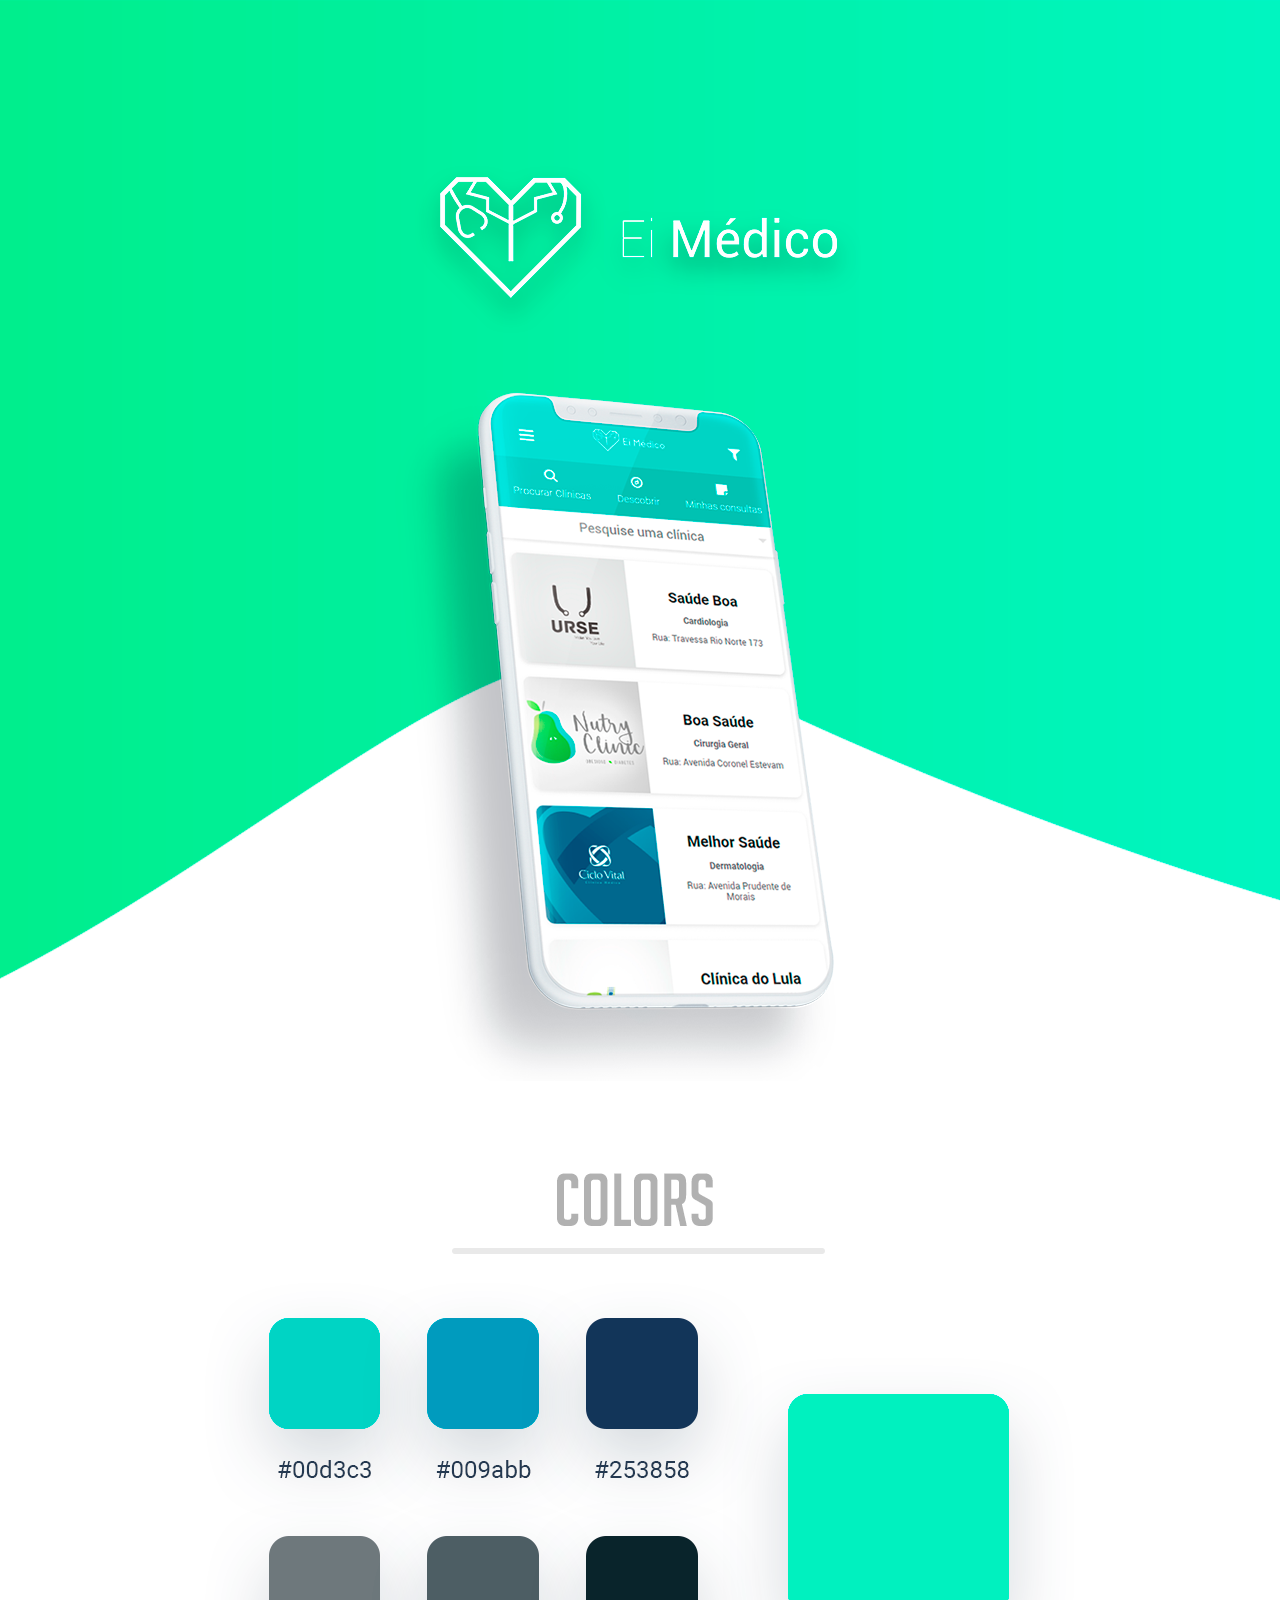
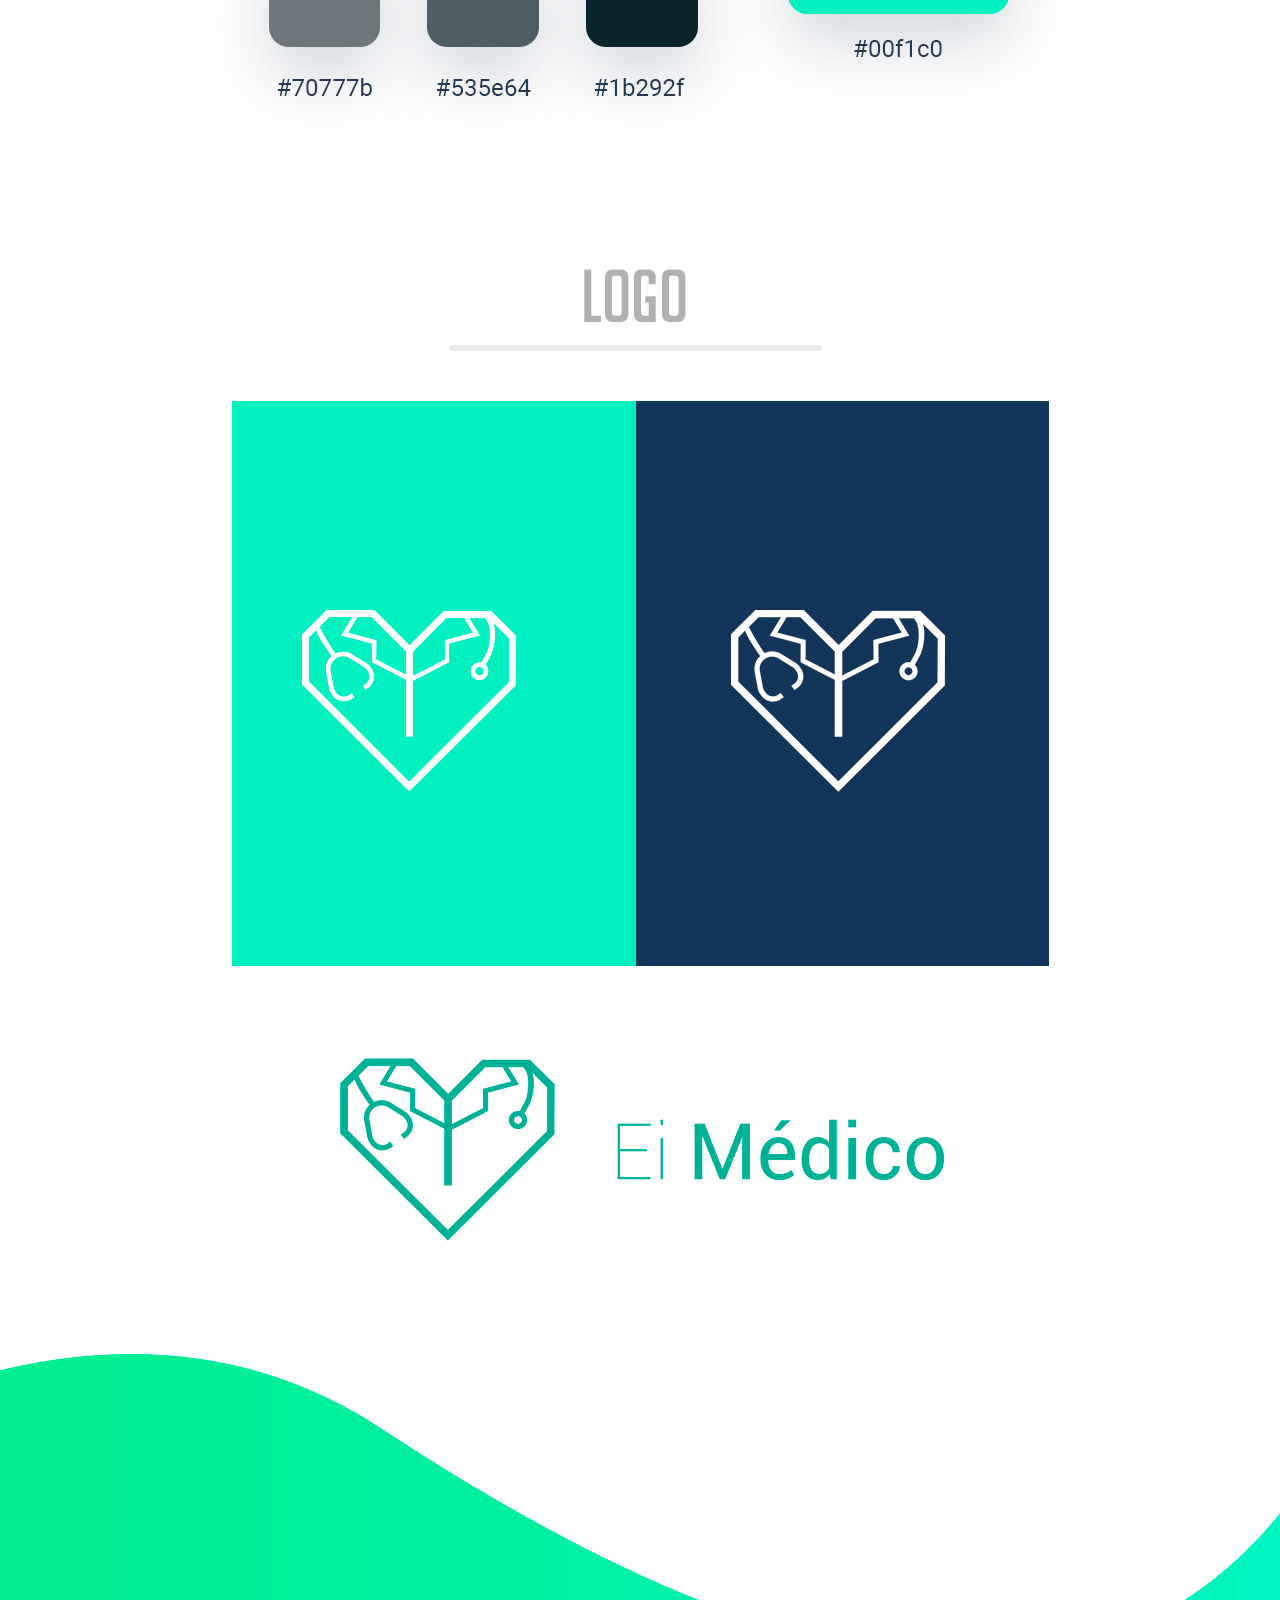
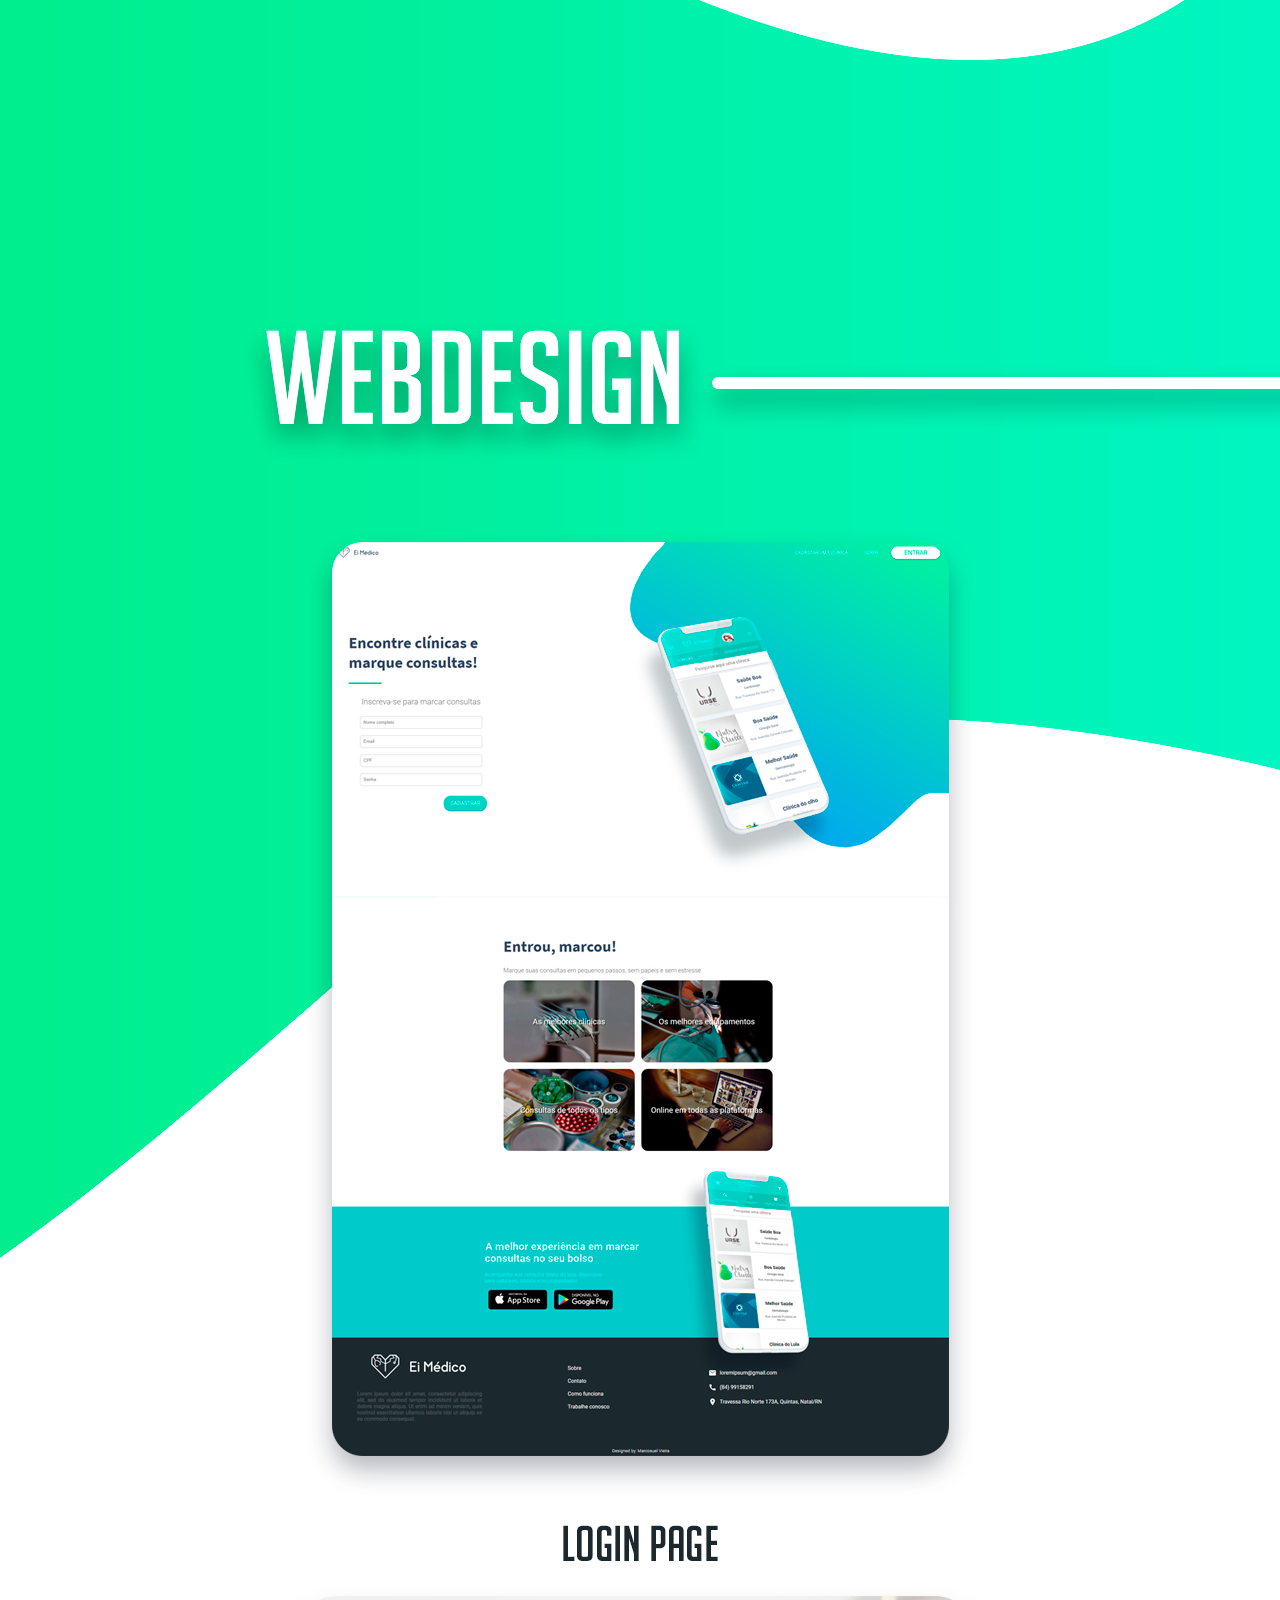
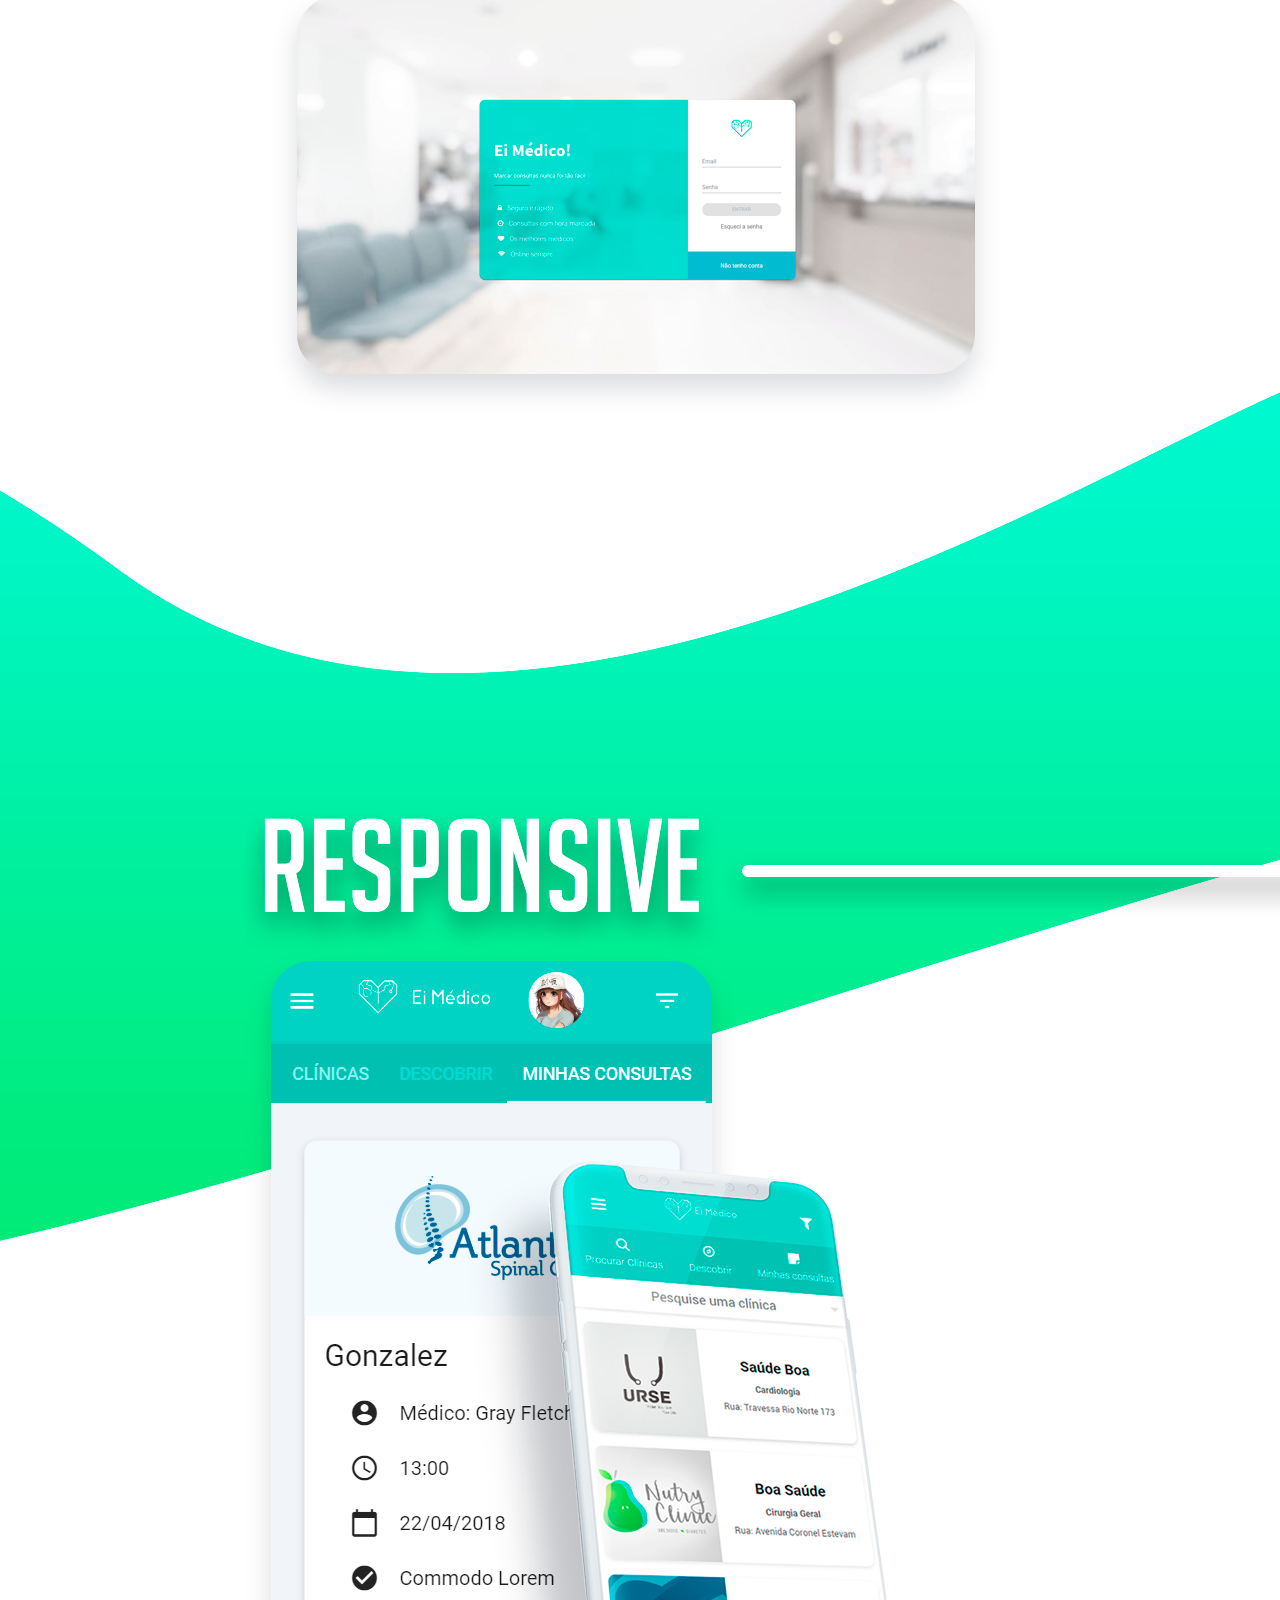
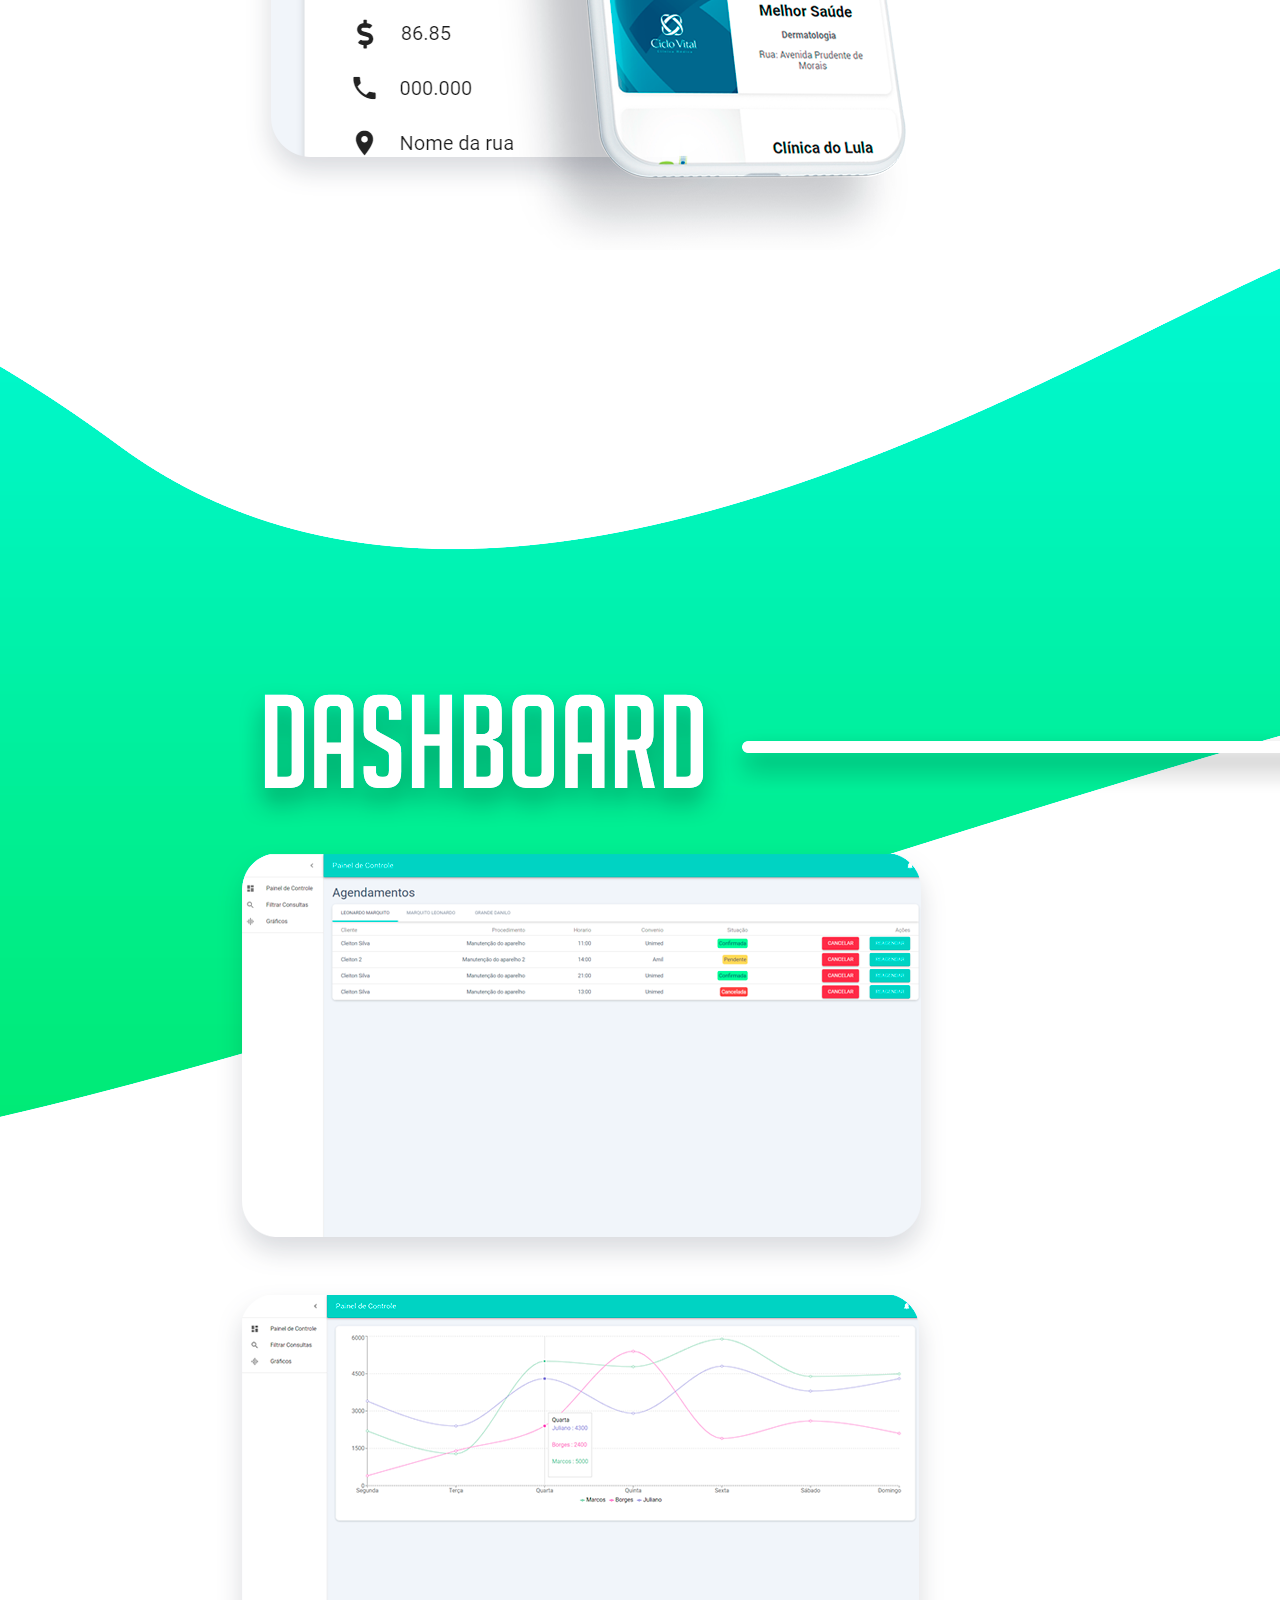
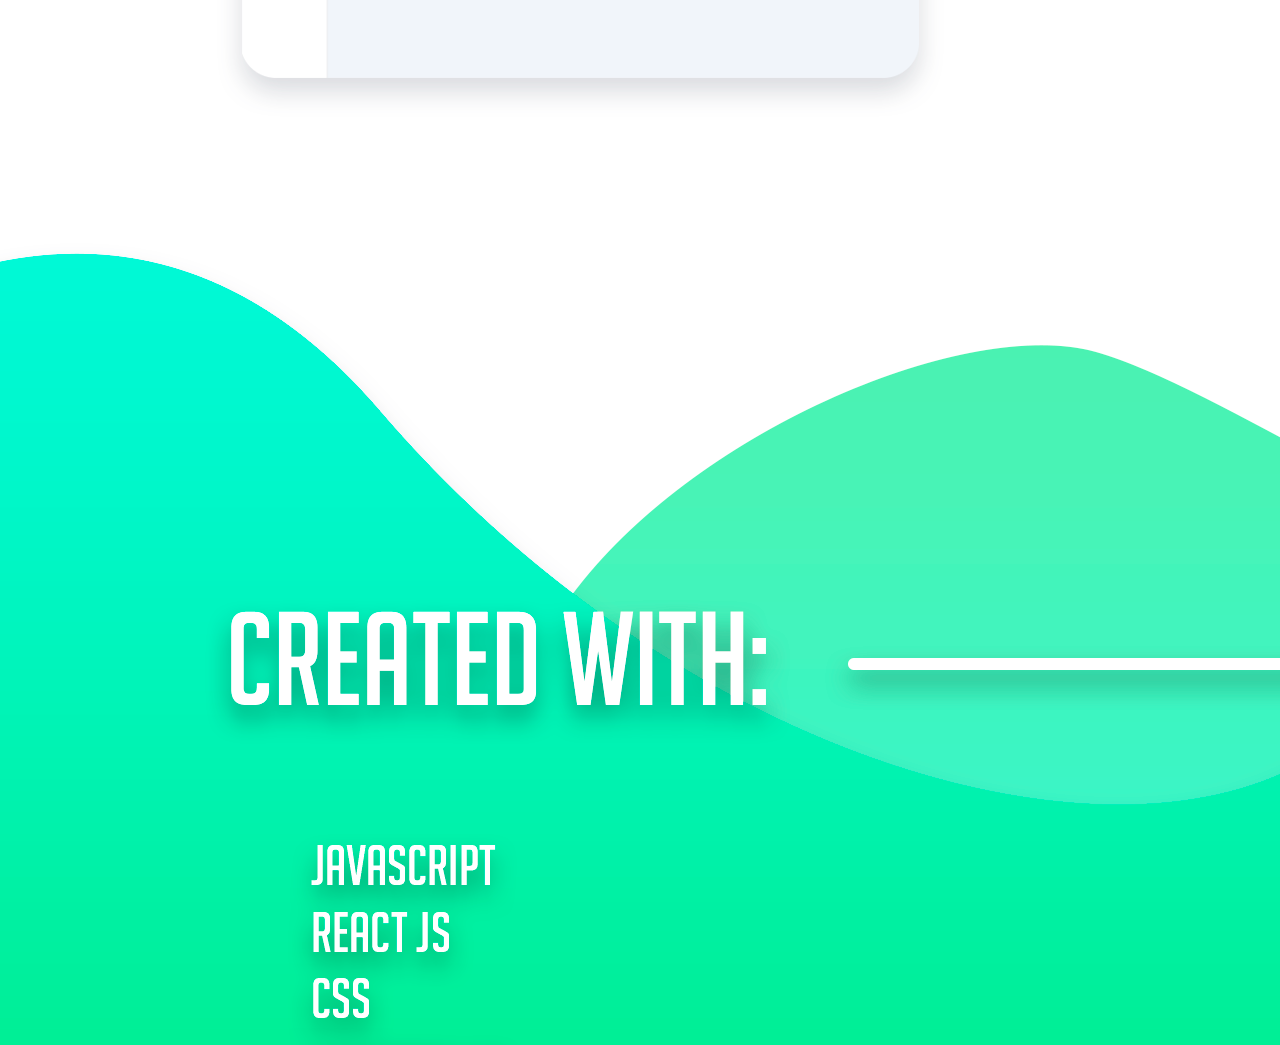
==== eimedico.html @ eb080ea0 "novo site" ====
<!DOCTYPE html>
<html lang="en" dir="ltr">
  <head>
    <meta charset="utf-8">
    <link rel="stylesheet" href="style.css">
    <title></title>
  </head>
  <body>
    <div class="eimedico-portfolio"></div>
  </body>
</html>
---- style.css ----
@import url('https://fonts.googleapis.com/css?family=PT+Sans:400,700|Roboto:100,300i,400,500,700&display=swap');

body {
  margin: 0px;
  font-family: 'Roboto', sans-serif;
}

.welcome {
  height: 100vh;
  background: url(./assets/fundo.png) center/cover;
  position: relative;
  background-position-x: right;
  background-position-y: top;
  background-size: calc(100% - 10px);
  background-repeat: no-repeat;
}

.textLeft {
  position: absolute;
  left: calc(10% - 10px);
  top: 30%;
  width: 50%;
  color: #31224E;
}

.textLeft h1 {
  font-size: 50pt;
  font-weight: 300;
  margin: 0px
}

.boldText {
  font-weight: 700 !important;
}

.textLeft p {
  text-align: justify;
  -ms-text-align-last: left;
  text-align-last: left;
  width: calc(60% + 20px);
  margin-bottom: 40px;
}

.fita {
  background: #31224E;
  height: 10px;
  width: calc(20% - 5px);
  border-radius: 10px;
  margin: 40px 0px;
}

/* PORTFÓLIO */
.portfolio {
  padding-top: 100px;
  height: 97vh;
  width: 100%;
  background: #F6F4F6;
}

.title-section {
  background-color: #31224E;
  height: 106px;
  width: 300px;
  display: flex;
  justify-content: center;
  align-items: center;
  border-radius: 0px 155px 155px 0px;
  color: #FFF;
  font-size: 18pt;
}

.card-area {
  display: block;
  width: 100%;
  justify-content: center;
  align-items: center;
}

.card-wide {
  background-image: -webkit-linear-gradient(right, #FFF, #FFF 55%, #43e97b 50%, #38f9d7);
  background-image: -o-linear-gradient(right, #FFF, #FFF 55%, #43e97b 50%, #38f9d7);
  background-image: linear-gradient(to left, #FFF, #FFF 55%, #43e97b 50%, #38f9d7);
  ;
  background-position: 100% 0;
  background-size: 200% 100%;
  transition: all .25s ease-in;
  color: #7F6BA7;
  box-shadow: 0px 10px 40px #121b4629;
  width: 60%;
  height: 160px;
  border-radius: 20px;
  display: flex;
  justify-content: left;
  align-items: center;
  margin: 50px 0px;
  transition: .5s;
  position: relative;
  text-decoration: none;
}

.previewCard {
  width: 305px;
  height: 160px;
  float: right;
  position: absolute;
  right: 0;
  border-radius: 0px 20px 20px 0px;
}

#chemistry {
  background-image: -webkit-linear-gradient(right, #FFF, #FFF 55%, #667eea 50%, #764ba2);
  background-image: -o-linear-gradient(right, #FFF, #FFF 55%, #667eea 50%, #764ba2);
  background-image: linear-gradient(to left, #FFF, #FFF 55%, #667eea 50%, #764ba2);
  ;
}

#soulsbuild {
  background-image: -webkit-linear-gradient(right, #FFF, #FFF 55%, #8ec5fc 50%, #e0c3fc);
  background-image: -o-linear-gradient(right, #FFF, #FFF 55%, #8ec5fc 50%, #e0c3fc);
  background-image: linear-gradient(to left, #FFF, #FFF 55%, #8ec5fc 50%, #e0c3fc);
  ;
}

#eimedico:hover {
  color: white;
  text-shadow: 0px 2px 6px #000000;
  background-position: 0 0;
}

#chemistry:hover {
  color: white;
  text-shadow: 0px 2px 6px #000000;
  background-position: 0 0;
}

#soulsbuild:hover {
  color: white;
  text-shadow: 0px 2px 6px #000000;
  background-position: 0 0;
}

#prevEimedico, #prevChemistry, #prevSoulsbuild, #prevCoup {
  transition: .5s;
  opacity: 0;
  background-position: 306px;
  background-repeat: no-repeat;
}

#prevEimedico {
  background: url("./assets/eimedico.png") center/cover;
  background-repeat: no-repeat;
}

#prevChemistry {
  background: url("./assets/chemistry.png") center/cover;
  background-repeat: no-repeat;
}

#prevSoulsbuild {
  background: url("./assets/soulsbuild.png") center/cover;
  background-repeat: no-repeat;
}

#prevCoup {
  background: url("./assets/soulsbuild.png") center/cover;
  background-repeat: no-repeat;
}

.card-wide h1 {
  font-size: 30pt;
  margin-left: 50px;
  font-weight: 300;
}

.btn-standard {
  background: #31224E;
  padding: 15px 30px;
  border: none;
  border-radius: 100px;
  box-shadow: 0px 18px 40px -12px rgb(49, 34, 78);
  color: #FFF;
  text-transform: uppercase;
  font-weight: 600;
  outline: none;
  cursor: pointer;
  text-decoration: none;
}

.design {
  display: flex;
  justify-content: center;
  height: 81vh;
}

.design-shell {
  background-color: #31224E;
  border-radius: 30px;
  box-shadow: 0px 10px 40px #121b4666;
  display: flex;
  flex-direction: row;
  flex-wrap: wrap;
  justify-content: center;
  align-items: center;
  align-content: center;
  width: 70%;
  height: 80vh;
  position: relative;
  margin-top: -70px;
  padding-top: 75px;
}

.design-tile {
  position: absolute;
  left: 0;
  top: 45px;
  background: #FFF;
  color: #31224E;
  width: 360px;
}

.card {
  border-radius: 20px;
  width: 450px;
  height: 250px;
  box-shadow: 0px 10px 40px #121b4629;
  margin: 20px;
}

#card1 {
  background: url("./assets/The-last-Of-Us-2-arte.png") center/cover;
}

#card2 {
  background: url("./assets/Wallpaper-instinct.png") center/cover;
}

#card3 {
  background: url("./assets/Wallpaper-Planets.png") center/cover;
}

#card4 {
  background: url("./assets/Wallpaper-Stranger-Things.png") center/cover;
}

.text-left-about{
  display: flex;
  justify-content: center;
  align-items: center;
}

.text-left-about h1{
  color: #31224E;
  margin: 0px;
}

.final-design {
    height: 100px;
    display: flex;
    justify-content: center;
    align-items: center;
}

@media only screen and (max-width: 1400px) {
  .design {
    height: auto;
    padding: 40px;
  }

  .design-shell {
    height: auto;
    width: calc(90% + 80px);
    padding-top: 185px;
    padding-bottom: 40px;
  }
}

.eimedico-portfolio{
  background: url("./assets/eimedico-portfolio.png");
  background-position: top;
  height: 1005vh;
  width: 100%;
  background-repeat: no-repeat;
}

.chemistry-portfolio{
  background: url("./assets/chemistry-portfolio.png");
  background-position: top;
  height: 680vh;
  width: 100%;
  background-repeat: no-repeat;
}

@media only screen and (max-width: 768px) {
  .textLeft h1 {
    font-size: 40pt;
  }
  .design-shell {
    height: auto;
    padding-top: 185px;
    padding-bottom: 40px;
  }
}

@media only screen and (max-width: 425px) {
  .textLeft h1 {
    font-size: 32pt;
    width: 50%;
  }

  .textLeft {
    width: 90%;
    top: 20%;
  }

  .portfolio {
    height: auto;
    padding: 90px 0px;
    margin: 20px 0px;
  }

  .card-wide {
    width: 90%
  }

  .welcome {
    background-size: 615px;
    background-repeat: no-repeat;
    background-position-y: top;
    background-position-x: -180px;
  }

  .design-tile {
    width: 240px;
    font-size: 12pt;
    height: 80px;
  }
  .design-shell{
    margin-top: -110px;
  }
  .card {
    height: 165px;
  }
}
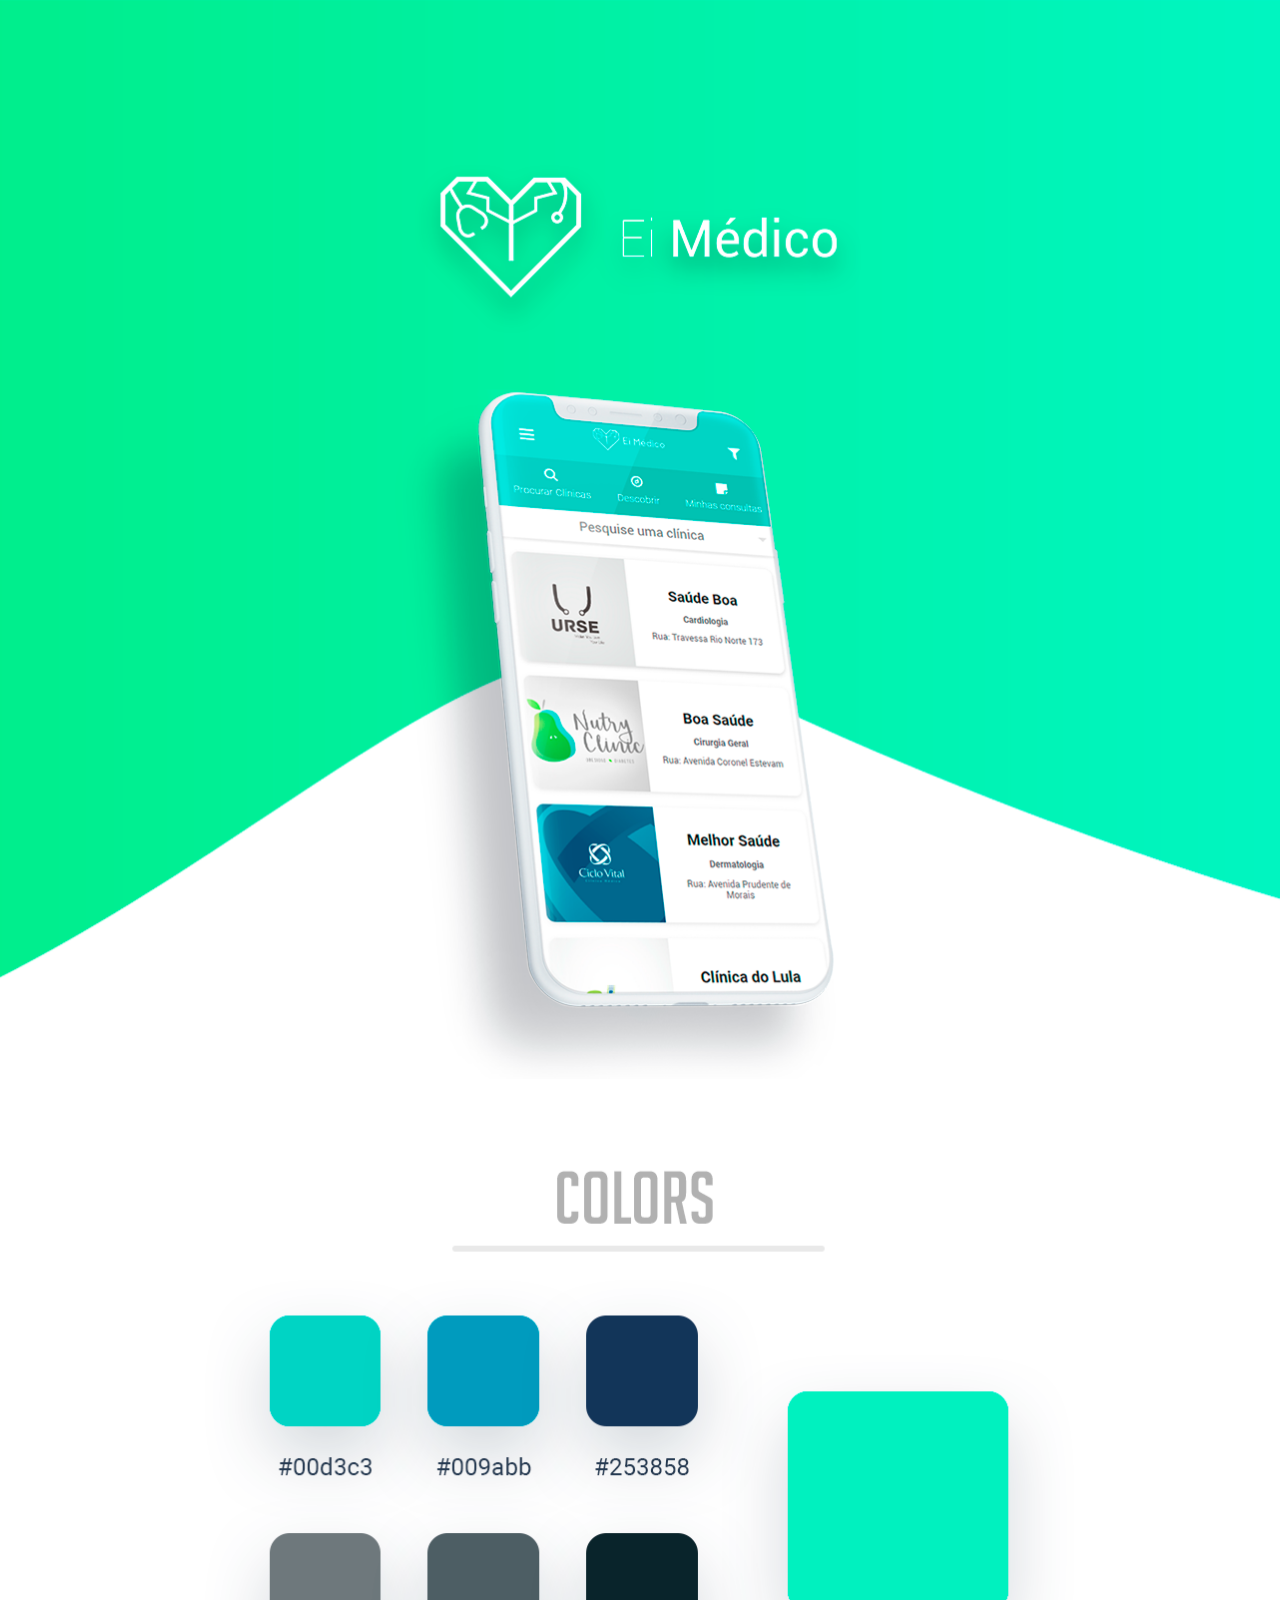
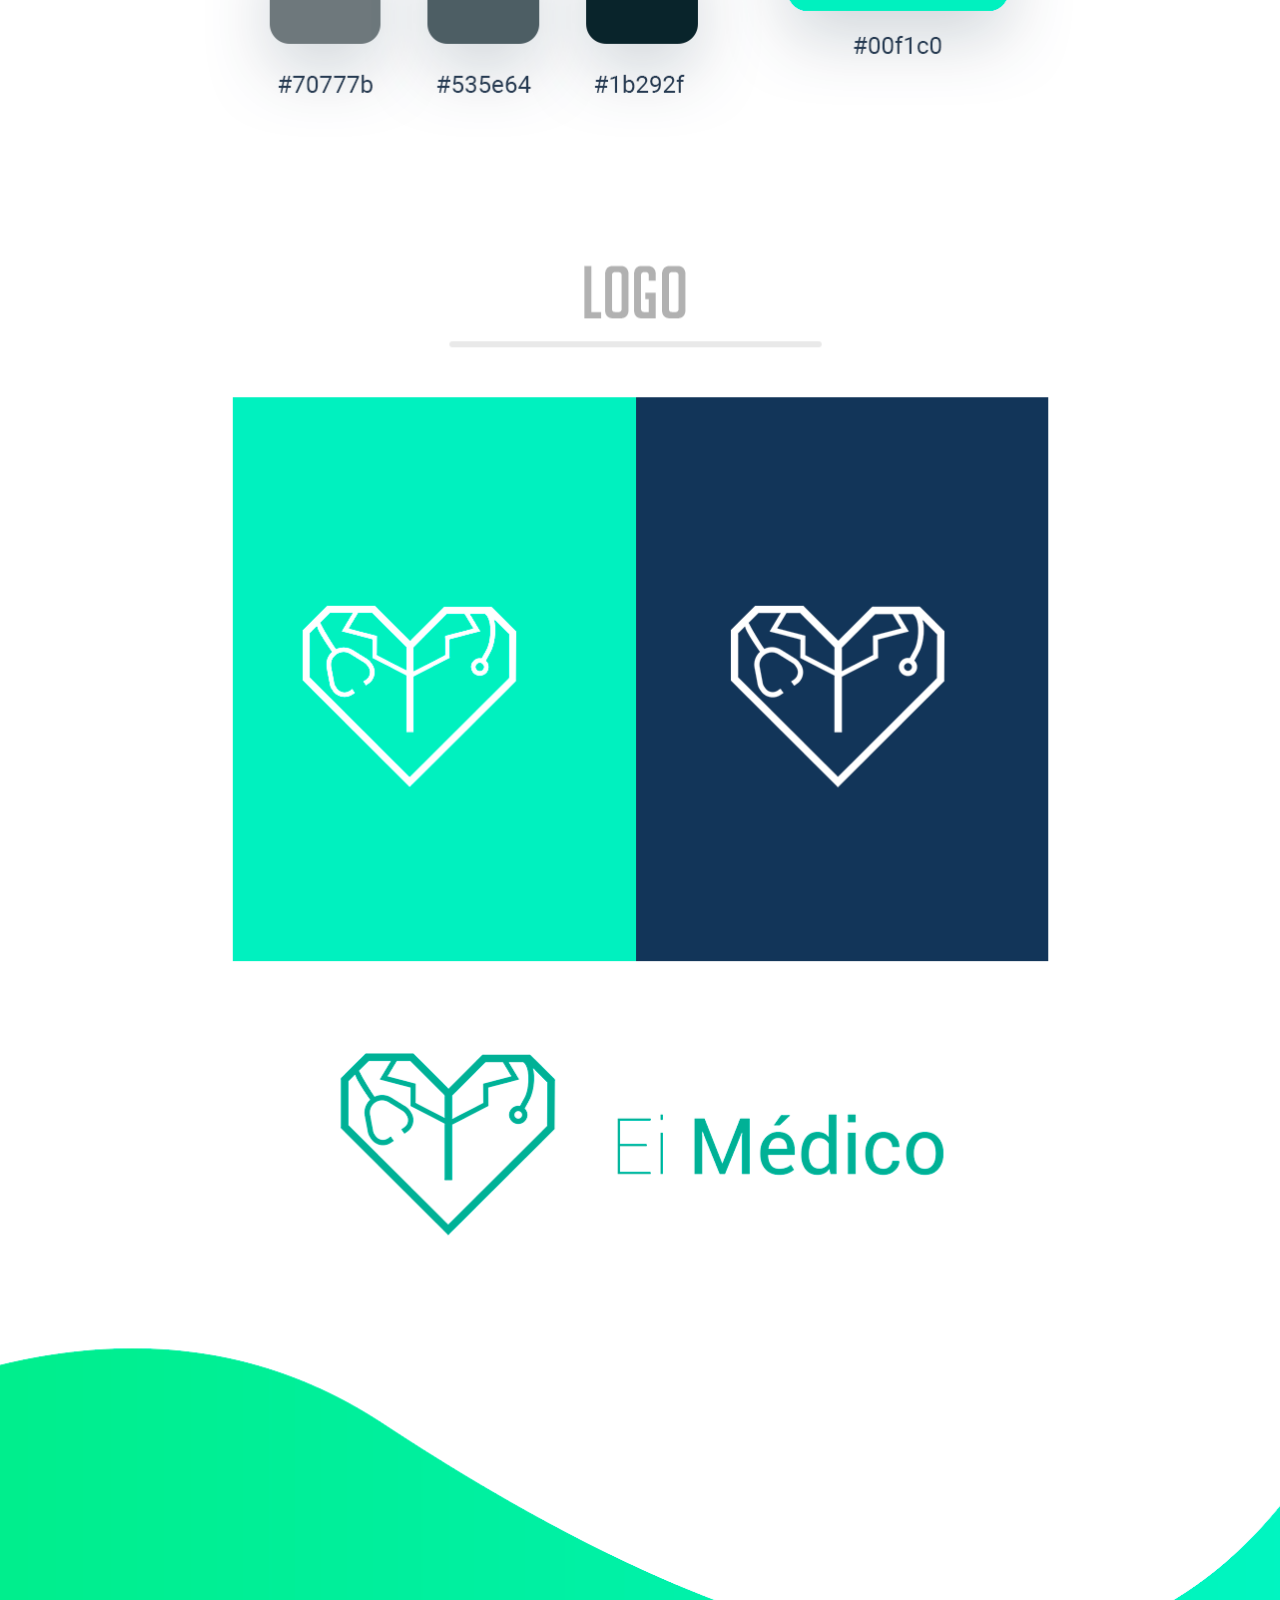
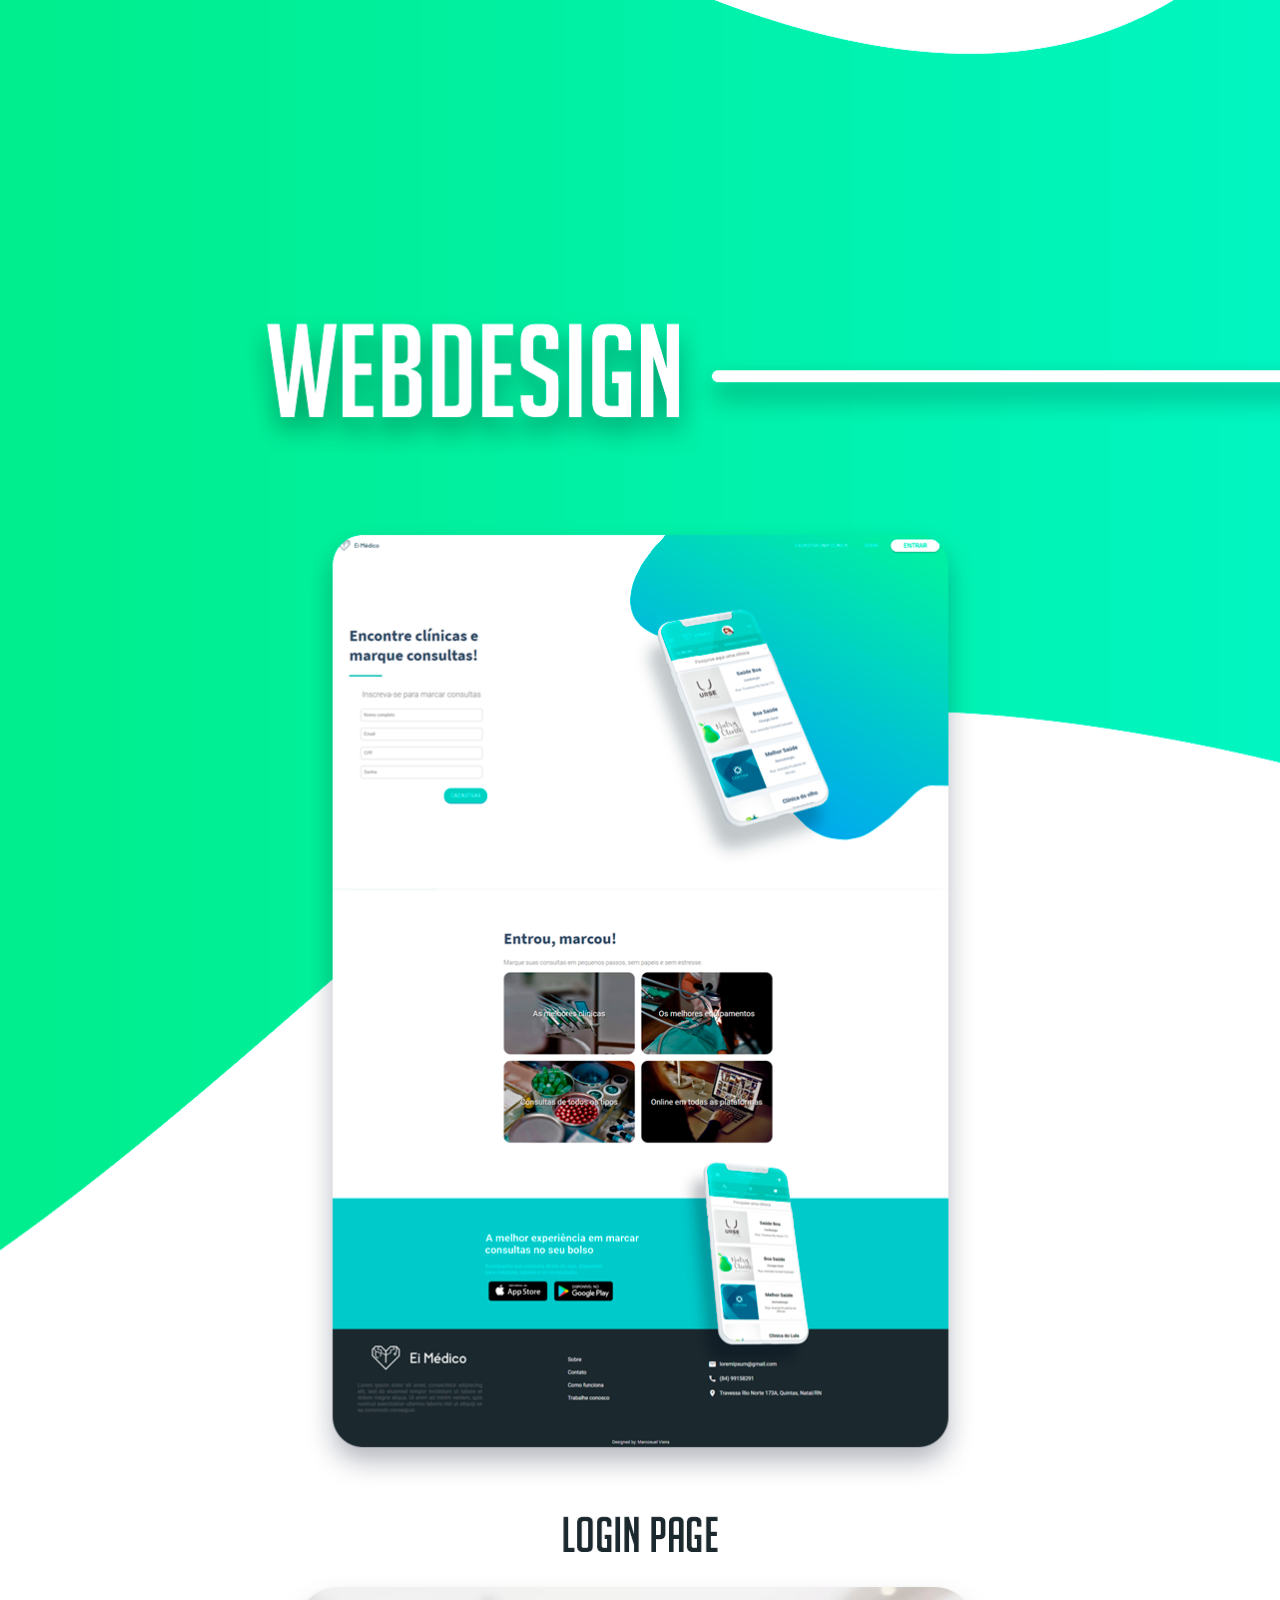
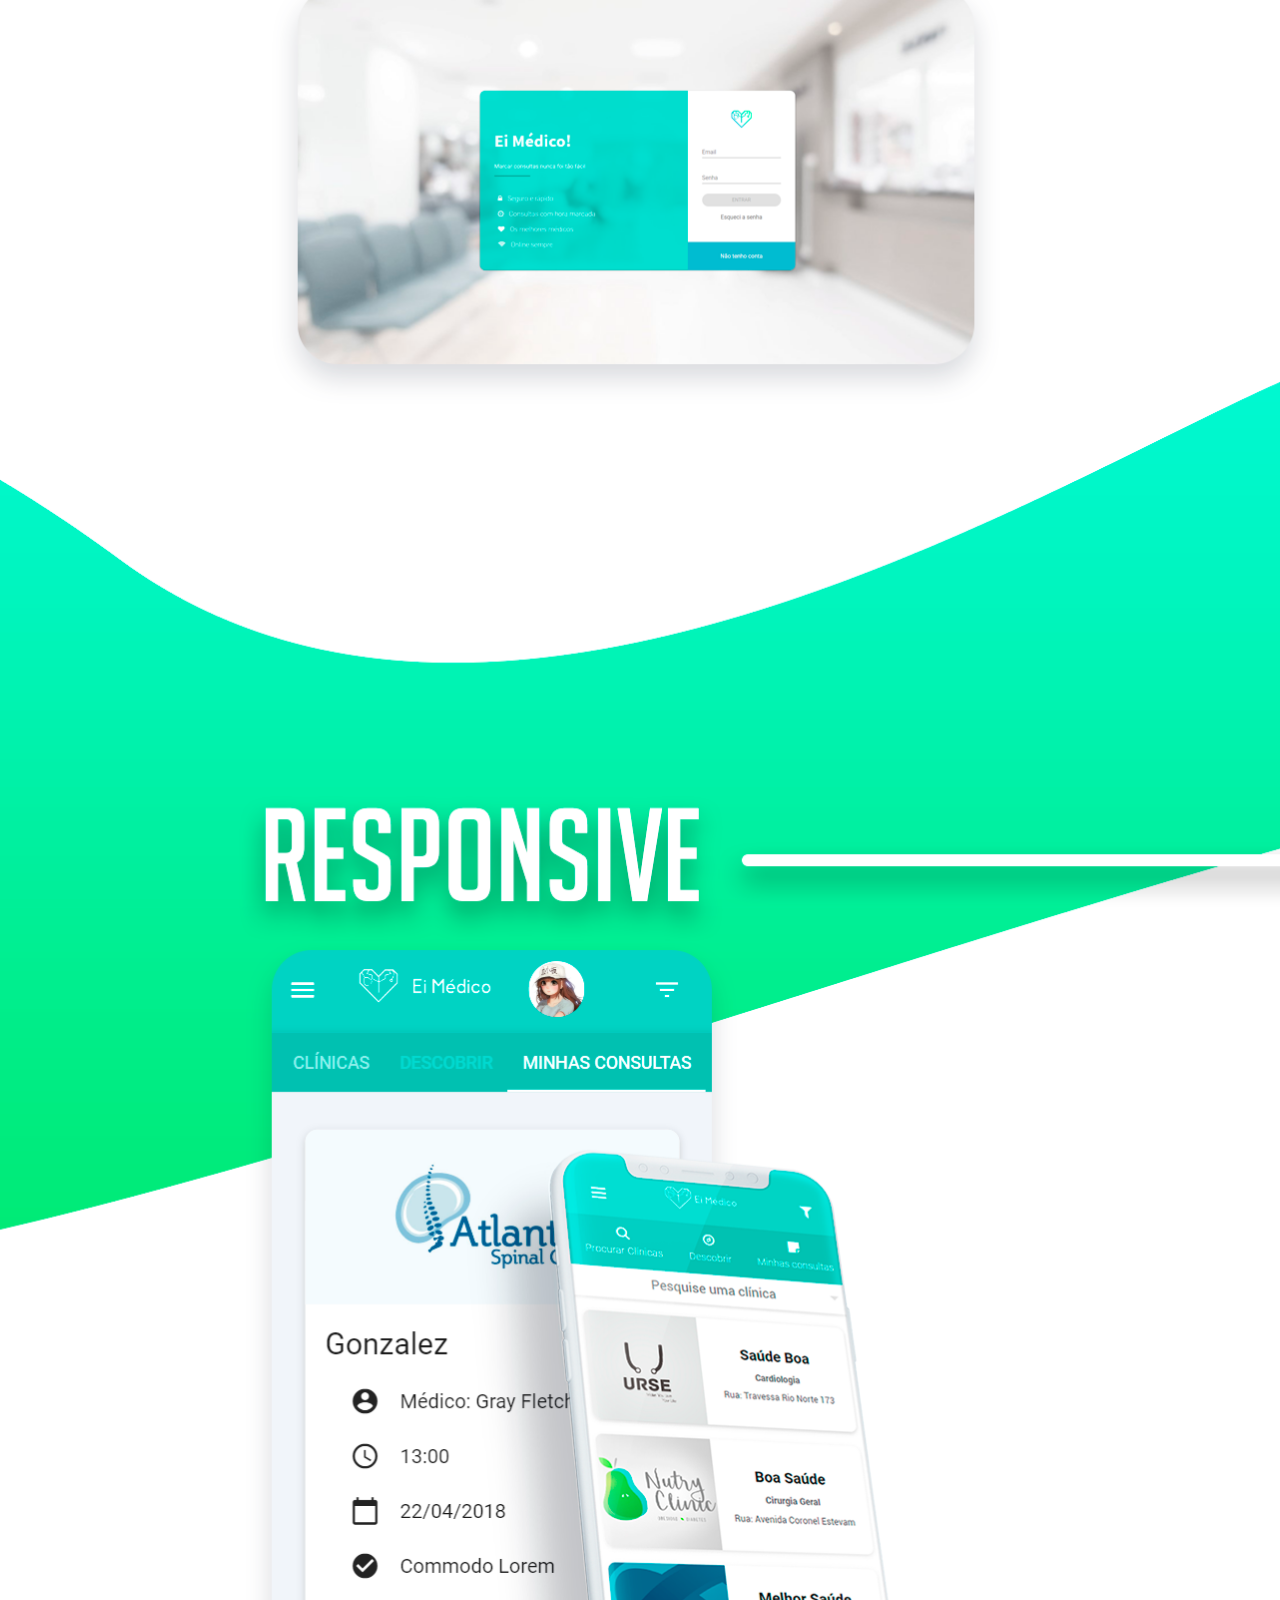
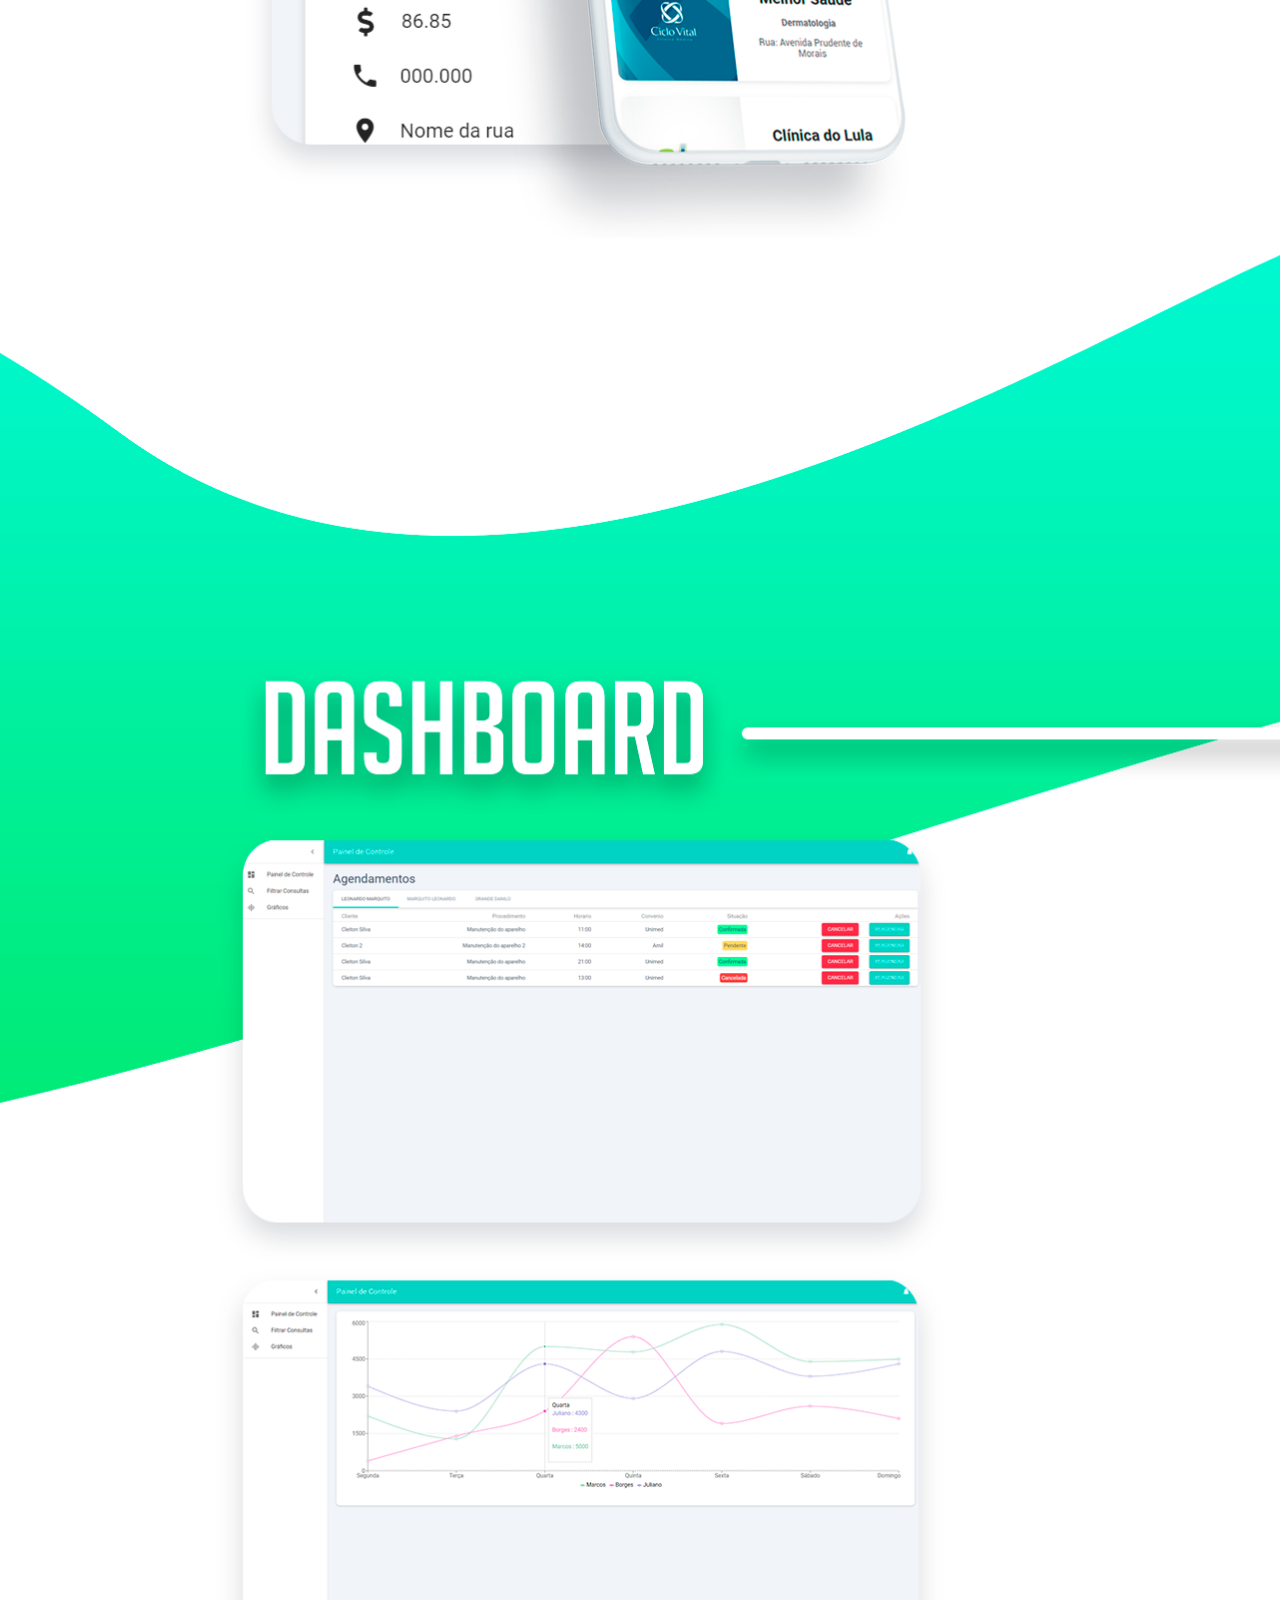
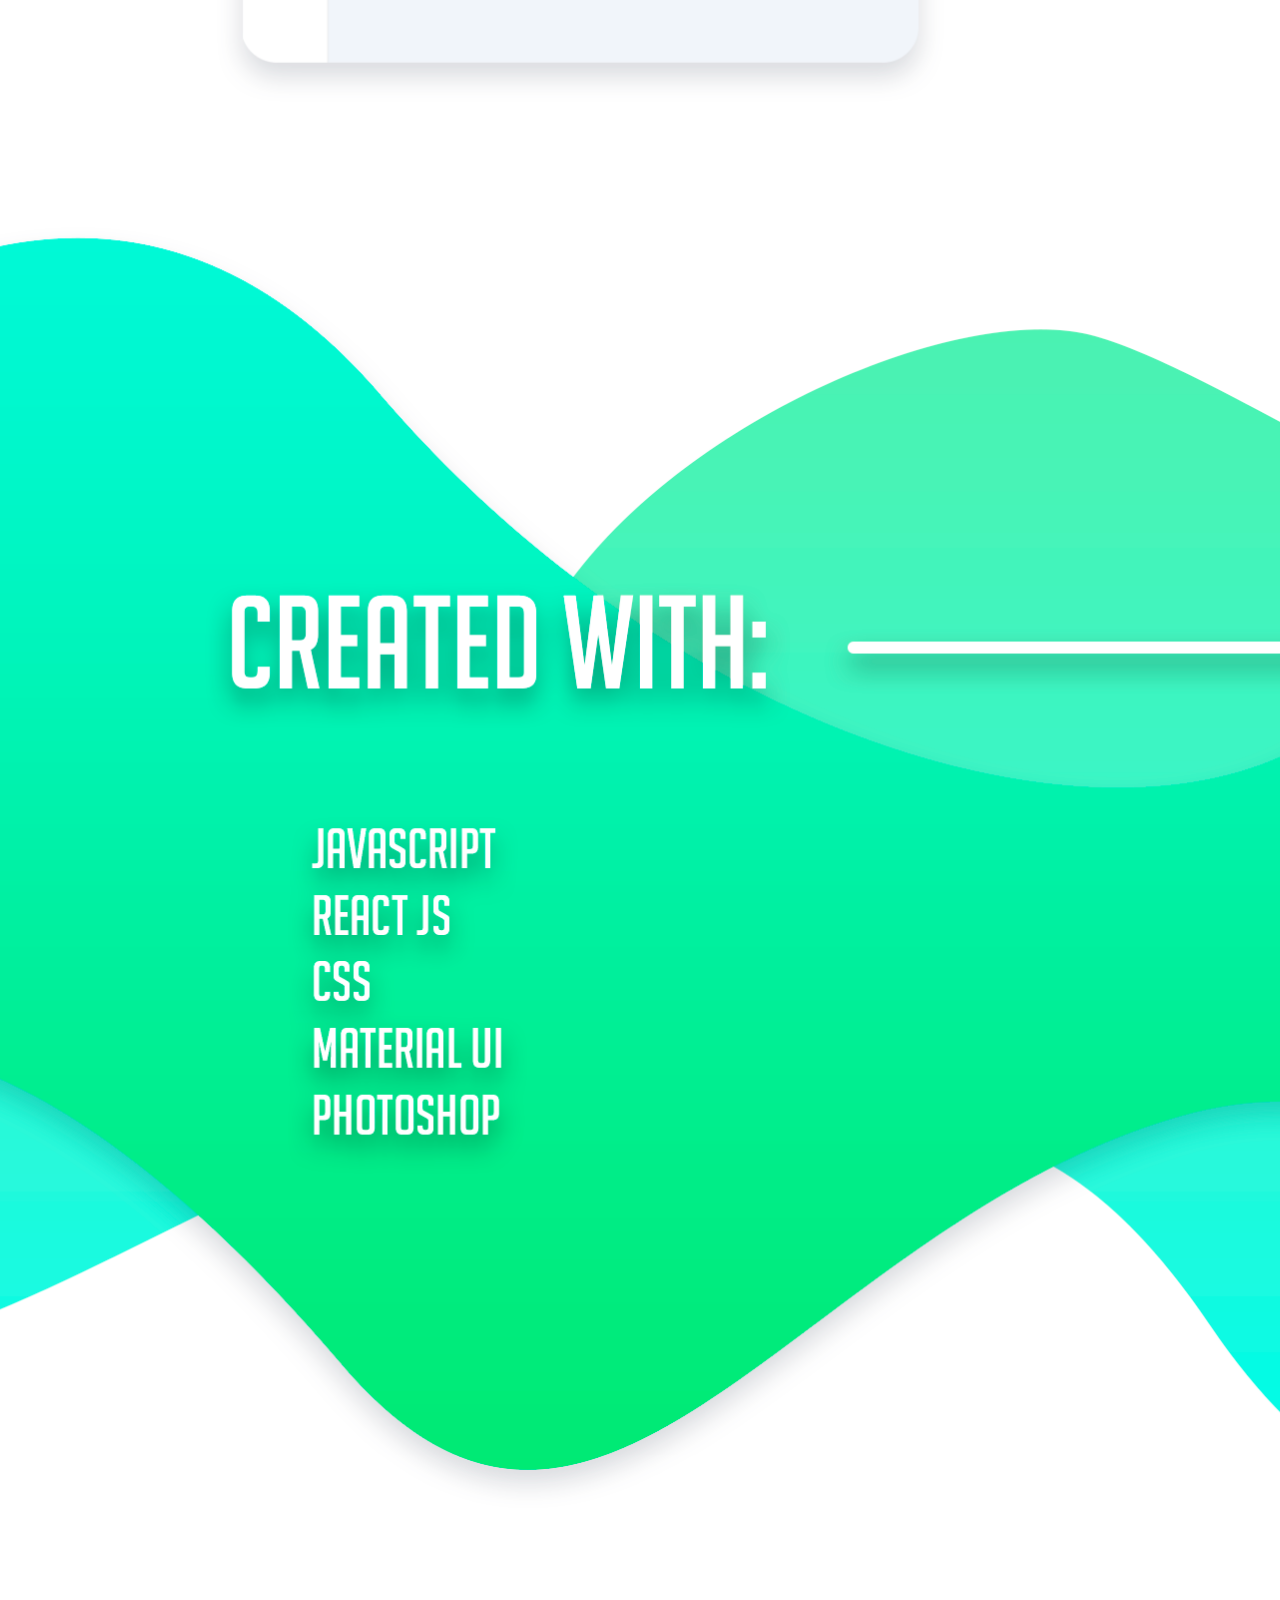
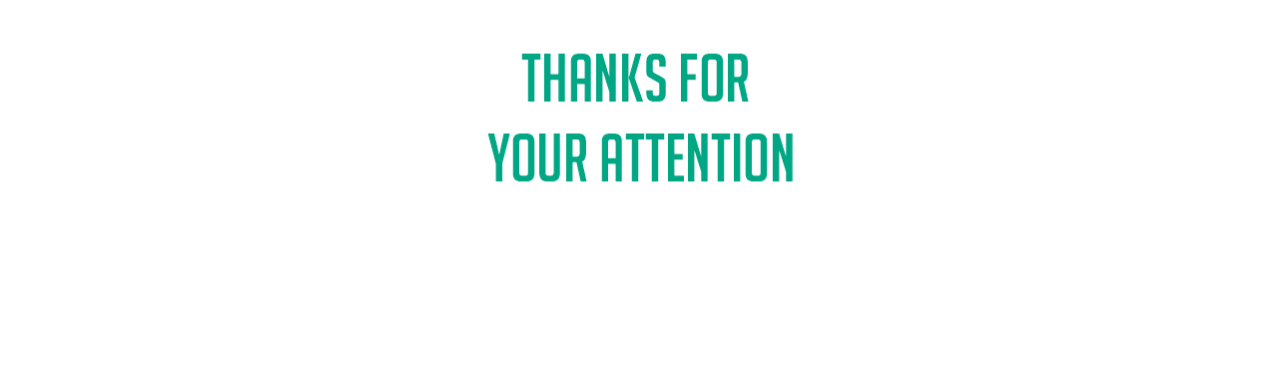
==== commit bbf0d1af: "correção portfolio" ====
--- a/eimedico.html
+++ b/eimedico.html
@@ -2,7 +2,9 @@
 <html lang="en" dir="ltr">
   <head>
     <meta charset="utf-8">
+    <meta name="viewport" content="width=device-width, initial-scale=1.0">
     <link rel="stylesheet" href="style.css">
+    <link rel="stylesheet" href="responsive.css">
     <title></title>
   </head>
   <body>
--- a/style.css
+++ b/style.css
@@ -7,7 +7,7 @@
 
 .welcome {
   height: 100vh;
-  background: url(./assets/fundo.png) center/cover;
+  background: url("./assets/Fundo.png") center/cover;
   position: relative;
   background-position-x: right;
   background-position-y: top;
@@ -242,25 +242,52 @@
   background: url("./assets/Wallpaper-Stranger-Things.png") center/cover;
 }
 
-.text-left-about{
-  display: flex;
-  justify-content: center;
-  align-items: center;
-}
-
-.text-left-about h1{
+.text-left-about {
+  display: flex;
+  justify-content: center;
+  align-items: center;
+}
+
+.text-left-about h1 {
   color: #31224E;
   margin: 0px;
 }
 
 .final-design {
-    height: 100px;
-    display: flex;
-    justify-content: center;
-    align-items: center;
-}
-
-@media only screen and (max-width: 1400px) {
+  height: 100px;
+  display: flex;
+  justify-content: center;
+  align-items: center;
+}
+
+.eimedico-portfolio {
+  background: url("./assets/eimedico-portfolio.png");
+  background-position: top;
+  height: 1005vh;
+  width: 100%;
+  background-repeat: no-repeat;
+}
+
+.chemistry-portfolio {
+  background: url("./assets/chemistry-portfolio.png");
+  background-position: top;
+  height: 680vh;
+  width: 100%;
+  background-repeat: no-repeat;
+}
+
+@media screen and (max-width: 1440px) {
+  .chemistry-portfolio {
+    height: 740vh;
+  }
+
+  .eimedico-portfolio {
+    height: 1109vh;
+    background-size: cover;
+  }
+}
+
+@media screen and (max-width: 1400px) {
   .design {
     height: auto;
     padding: 40px;
@@ -274,34 +301,33 @@
   }
 }
 
-.eimedico-portfolio{
-  background: url("./assets/eimedico-portfolio.png");
-  background-position: top;
-  height: 1005vh;
-  width: 100%;
-  background-repeat: no-repeat;
-}
-
-.chemistry-portfolio{
-  background: url("./assets/chemistry-portfolio.png");
-  background-position: top;
-  height: 680vh;
-  width: 100%;
-  background-repeat: no-repeat;
-}
-
-@media only screen and (max-width: 768px) {
+@media screen and (max-width: 1024px) {
+  .chemistry-portfolio {
+    height: 740vh;
+  }
+}
+
+@media screen and (max-width: 768px) {
   .textLeft h1 {
     font-size: 40pt;
   }
+
   .design-shell {
     height: auto;
     padding-top: 185px;
     padding-bottom: 40px;
   }
-}
-
-@media only screen and (max-width: 425px) {
+
+  .eimedico-portfolio {
+    height: 865vh;
+  }
+  .chemistry-portfolio{
+    height: 603vh;
+    background-size: cover;
+  }
+}
+
+@media screen and (max-width: 425px) {
   .textLeft h1 {
     font-size: 32pt;
     width: 50%;
@@ -309,7 +335,7 @@
 
   .textLeft {
     width: 90%;
-    top: 20%;
+    top: 30%;
   }
 
   .portfolio {
@@ -334,10 +360,19 @@
     font-size: 12pt;
     height: 80px;
   }
-  .design-shell{
+
+  .design-shell {
     margin-top: -110px;
   }
+
   .card {
     height: 165px;
   }
-}
+
+  .eimedico-portfolio {
+    height: 465vh;
+  }
+  .chemistry-portfolio {
+    height: 395vh;
+}
+}
--- a/responsive.css
+++ b/responsive.css
@@ -0,0 +1,13 @@
+
+
+@media only screen and (max-width: 768px) {
+  .eimedico-portfolio {
+    height: 865vh;
+  }
+}
+
+@media only screen and (max-width: 425px) {
+  .eimedico-portfolio {
+    height: 465vh;
+  }
+}
